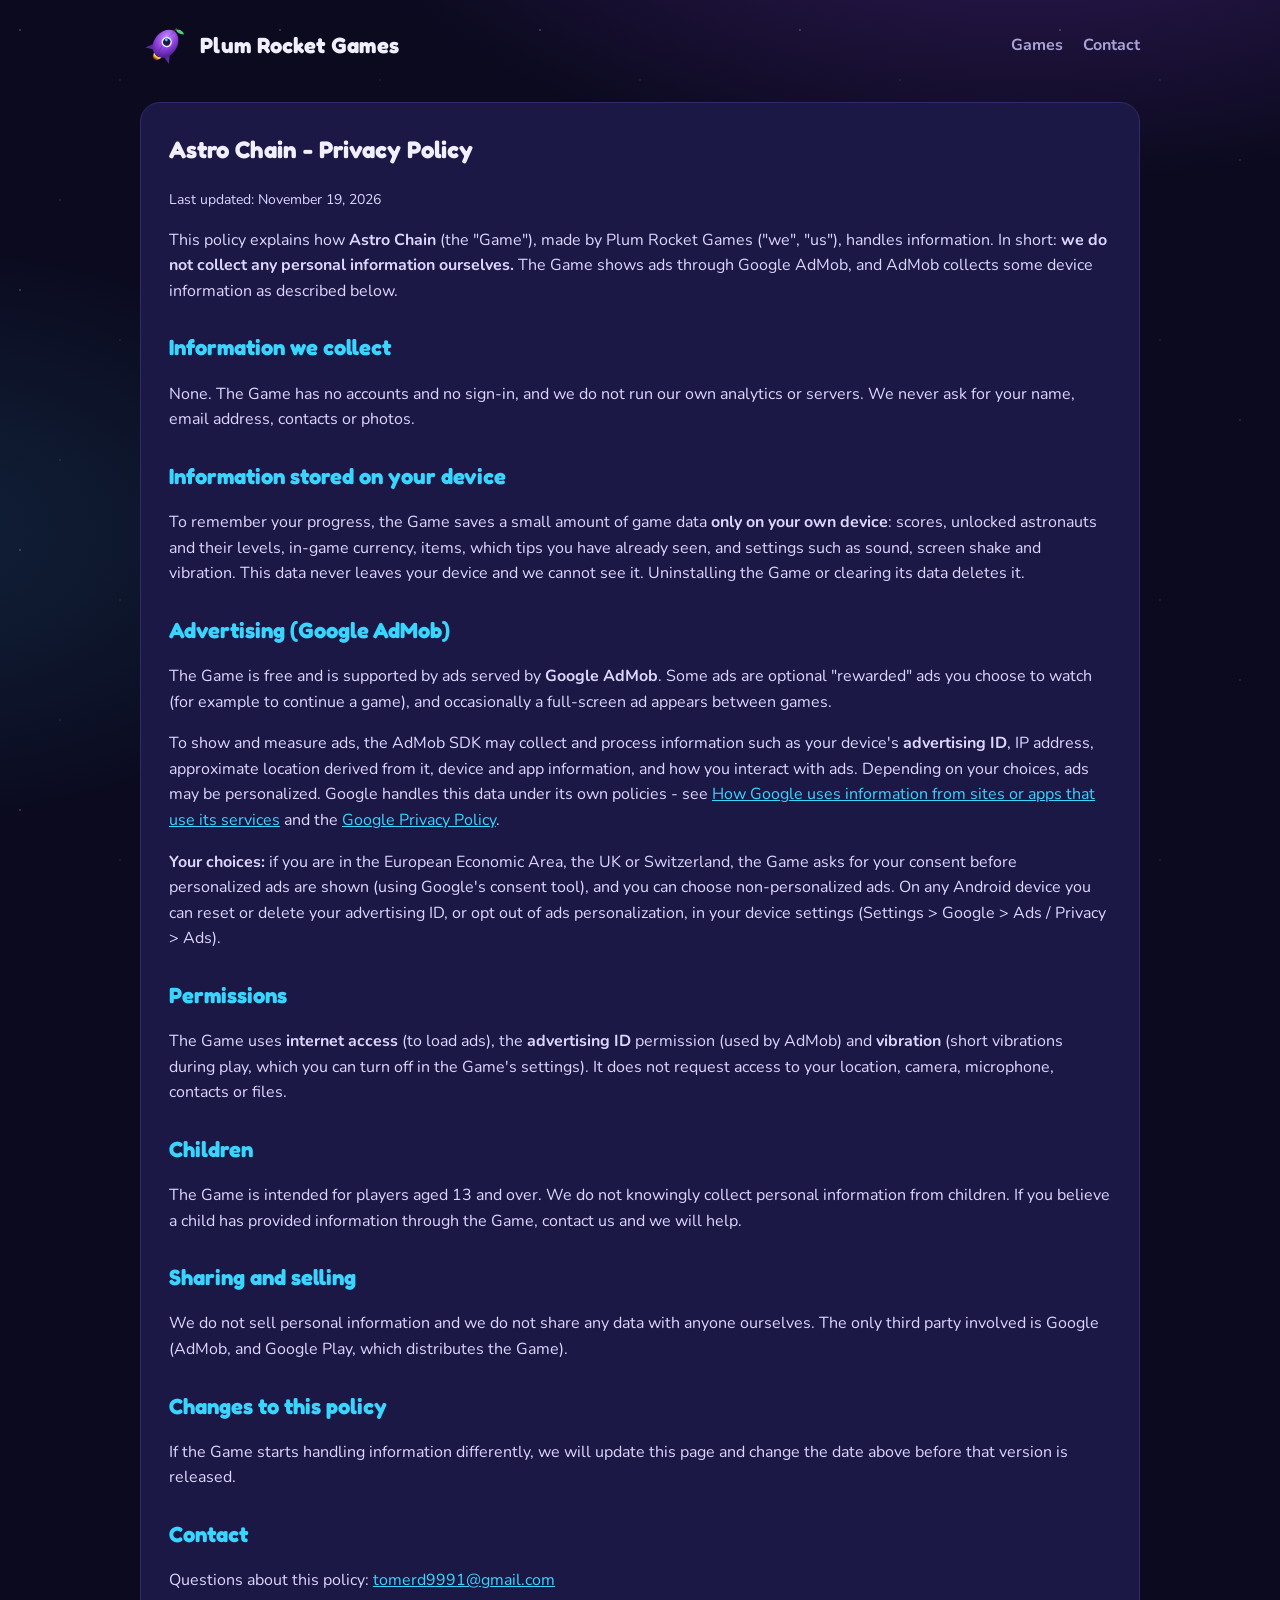
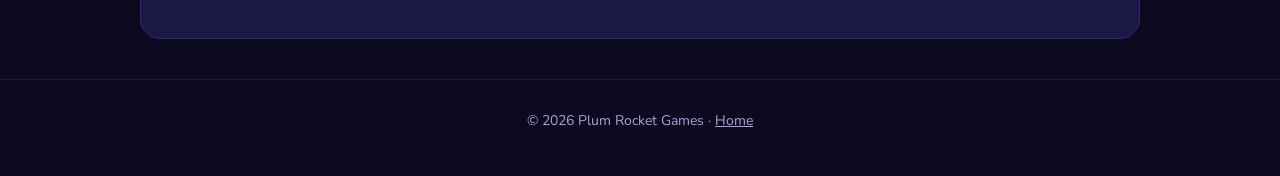
==== astro-chain/privacy.html @ 80ccb816 "Plum Rocket Games site: home page and Astro Chain privacy policy Co-Authored-By: Claude Opus 5.5 <no" ====
<!doctype html>
<html lang="en">
<head>
<meta charset="utf-8">
<meta name="viewport" content="width=device-width, initial-scale=1">
<title>Astro Chain - Privacy Policy</title>
<link rel="icon" href="../img/logo.svg" type="image/svg+xml">
<link rel="preconnect" href="https://fonts.googleapis.com">
<link rel="preconnect" href="https://fonts.gstatic.com" crossorigin>
<link href="https://fonts.googleapis.com/css2?family=Fredoka:wght@600;700&family=Nunito:wght@400;600;800&display=swap" rel="stylesheet">
<link rel="stylesheet" href="../style.css">
</head>
<body>
<header>
  <div class="wrap nav">
    <a class="brand" href="../">
      <img src="../img/logo.svg" alt="" width="48" height="48">
      <b>Plum Rocket Games</b>
    </a>
    <nav><a href="../#games">Games</a><a href="../#contact">Contact</a></nav>
  </div>
</header>

<main class="wrap">
  <article class="doc">
    <h1>Astro Chain - Privacy Policy</h1>
    <p class="updated">Last updated: November 19, 2026</p>

    <p>This policy explains how <b>Astro Chain</b> (the "Game"), made by Plum Rocket Games ("we", "us"),
      handles information. In short: <b>we do not collect any personal information ourselves.</b> The Game shows ads
      through Google AdMob, and AdMob collects some device information as described below.</p>

    <h2>Information we collect</h2>
    <p>None. The Game has no accounts and no sign-in, and we do not run our own analytics or servers. We never ask for
      your name, email address, contacts or photos.</p>

    <h2>Information stored on your device</h2>
    <p>To remember your progress, the Game saves a small amount of game data <b>only on your own device</b>: scores,
      unlocked astronauts and their levels, in-game currency, items, which tips you have already seen, and settings such
      as sound, screen shake and vibration. This data never leaves your device and we cannot see it. Uninstalling the
      Game or clearing its data deletes it.</p>

    <h2>Advertising (Google AdMob)</h2>
    <p>The Game is free and is supported by ads served by <b>Google AdMob</b>. Some ads are optional "rewarded" ads you
      choose to watch (for example to continue a game), and occasionally a full-screen ad appears between games.</p>
    <p>To show and measure ads, the AdMob SDK may collect and process information such as your device's
      <b>advertising ID</b>, IP address, approximate location derived from it, device and app information, and how you
      interact with ads. Depending on your choices, ads may be personalized. Google handles this data under its own
      policies - see <a href="https://policies.google.com/technologies/partner-sites" rel="noopener">How Google uses
      information from sites or apps that use its services</a> and the
      <a href="https://policies.google.com/privacy" rel="noopener">Google Privacy Policy</a>.</p>
    <p><b>Your choices:</b> if you are in the European Economic Area, the UK or Switzerland, the Game asks for your
      consent before personalized ads are shown (using Google's consent tool), and you can choose non-personalized ads.
      On any Android device you can reset or delete your advertising ID, or opt out of ads personalization, in your
      device settings (Settings &gt; Google &gt; Ads / Privacy &gt; Ads).</p>

    <h2>Permissions</h2>
    <p>The Game uses <b>internet access</b> (to load ads), the <b>advertising ID</b> permission (used by AdMob) and
      <b>vibration</b> (short vibrations during play, which you can turn off in the Game's settings). It does not
      request access to your location, camera, microphone, contacts or files.</p>

    <h2>Children</h2>
    <p>The Game is intended for players aged 13 and over. We do not knowingly collect personal information from
      children. If you believe a child has provided information through the Game, contact us and we will help.</p>

    <h2>Sharing and selling</h2>
    <p>We do not sell personal information and we do not share any data with anyone ourselves. The only third party
      involved is Google (AdMob, and Google Play, which distributes the Game).</p>

    <h2>Changes to this policy</h2>
    <p>If the Game starts handling information differently, we will update this page and change the date above before
      that version is released.</p>

    <h2>Contact</h2>
    <p>Questions about this policy: <a href="mailto:tomerd9991@gmail.com">tomerd9991@gmail.com</a></p>
  </article>
</main>

<footer>
  <div class="wrap">&copy; 2026 Plum Rocket Games &middot; <a href="../">Home</a></div>
</footer>
</body>
</html>
---- style.css ----
:root {
  --bg: #0b0a1f;
  --bg2: #15123a;
  --card: #1c1846;
  --line: #2f2a6b;
  --text: #f1eefe;
  --muted: #a9a3d6;
  --plum: #8b3fd9;
  --plum2: #b46cff;
  --cyan: #39d5ff;
  --gold: #ffcb47;
  --radius: 20px;
}
* { box-sizing: border-box; }
html { scroll-behavior: smooth; }
body {
  margin: 0;
  font-family: "Nunito", system-ui, sans-serif;
  color: var(--text);
  background:
    radial-gradient(1200px 600px at 80% -10%, rgba(139, 63, 217, 0.35), transparent 60%),
    radial-gradient(900px 500px at -10% 30%, rgba(57, 213, 255, 0.12), transparent 60%),
    var(--bg);
  line-height: 1.6;
  min-height: 100vh;
}
/* tiny stars */
body::before {
  content: "";
  position: fixed;
  inset: 0;
  pointer-events: none;
  background-image:
    radial-gradient(1.5px 1.5px at 20px 30px, #fff8, transparent),
    radial-gradient(1px 1px at 120px 80px, #fff6, transparent),
    radial-gradient(1.5px 1.5px at 200px 160px, #fff5, transparent),
    radial-gradient(1px 1px at 60px 200px, #fff7, transparent);
  background-size: 260px 260px;
  opacity: 0.6;
}
a { color: var(--cyan); }
.wrap { max-width: 1040px; margin: 0 auto; padding: 0 20px; position: relative; }

header { padding: 22px 0; }
.nav { display: flex; align-items: center; justify-content: space-between; gap: 16px; }
.brand { display: flex; align-items: center; gap: 12px; text-decoration: none; color: var(--text); }
.brand svg { width: 48px; height: 48px; flex: none; }
.brand b { font-family: "Fredoka", sans-serif; font-size: 22px; letter-spacing: 0.3px; }
.nav nav a { color: var(--muted); text-decoration: none; margin-left: 20px; font-weight: 700; }
.nav nav a:hover { color: var(--text); }

.hero { text-align: center; padding: 56px 0 40px; }
.hero svg { width: 150px; height: 150px; animation: float 4s ease-in-out infinite; }
@keyframes float { 50% { transform: translateY(-10px) rotate(-3deg); } }
.hero h1 { font-family: "Fredoka", sans-serif; font-size: clamp(36px, 7vw, 64px); margin: 18px 0 6px; line-height: 1.05; }
.hero h1 span { color: var(--plum2); }
.hero p { color: var(--muted); font-size: 19px; max-width: 560px; margin: 0 auto; }

section { padding: 40px 0; }
h2 { font-family: "Fredoka", sans-serif; font-size: 32px; margin: 0 0 20px; }

.game {
  background: linear-gradient(160deg, var(--card), var(--bg2));
  border: 1px solid var(--line);
  border-radius: 28px;
  padding: 28px;
  display: grid;
  grid-template-columns: 1fr;
  gap: 26px;
}
.game-head { display: flex; gap: 18px; align-items: center; }
.game-head img { width: 96px; height: 96px; border-radius: 22px; box-shadow: 0 10px 30px #0008; }
.game-head h3 { font-family: "Fredoka", sans-serif; font-size: 34px; margin: 0; color: var(--cyan); }
.tagline { color: var(--gold); font-weight: 800; margin: 2px 0 0; }
.game p { margin: 0; color: #dcd7ff; }
.features { display: grid; grid-template-columns: repeat(auto-fit, minmax(220px, 1fr)); gap: 12px; padding: 0; margin: 0; list-style: none; }
.features li { background: #ffffff0d; border: 1px solid #ffffff14; border-radius: 14px; padding: 12px 14px; }
.features b { color: var(--text); }
.shots { display: flex; gap: 14px; overflow-x: auto; padding-bottom: 6px; scroll-snap-type: x mandatory; }
.shots img { height: 380px; border-radius: 18px; border: 1px solid var(--line); scroll-snap-align: start; flex: none; }
.badge {
  display: inline-flex; align-items: center; gap: 10px;
  background: #000; color: #fff; border: 1px solid #555; border-radius: 12px;
  padding: 10px 18px; font-weight: 800; text-decoration: none; width: fit-content;
}
.badge small { display: block; font-weight: 600; font-size: 11px; color: #bbb; line-height: 1; }

.contact { text-align: center; }
.contact a.mail {
  display: inline-block; margin-top: 8px; font-size: 20px; font-weight: 800;
  background: var(--plum); color: #fff; text-decoration: none; padding: 12px 26px; border-radius: 999px;
}
.contact a.mail:hover { background: var(--plum2); }

footer { padding: 30px 0 44px; color: var(--muted); font-size: 14px; text-align: center; border-top: 1px solid #ffffff12; margin-top: 30px; }
footer a { color: var(--muted); }

/* privacy page */
.doc { background: var(--card); border: 1px solid var(--line); border-radius: var(--radius); padding: 28px; margin: 10px 0 40px; }
.doc h1 { font-family: "Fredoka", sans-serif; margin-top: 0; }
.doc h2 { font-size: 22px; margin: 26px 0 8px; color: var(--cyan); }
.doc p, .doc li { color: #dcd7ff; }
.updated { color: var(--muted); font-size: 14px; }

@media (max-width: 560px) {
  .nav nav a { margin-left: 12px; font-size: 14px; }
  .brand b { font-size: 18px; }
  .game { padding: 20px; }
  .game-head img { width: 72px; height: 72px; border-radius: 18px; }
  .game-head h3 { font-size: 27px; }
  .brand img { width: 40px; height: 40px; }
  .shots img { height: 300px; }
}
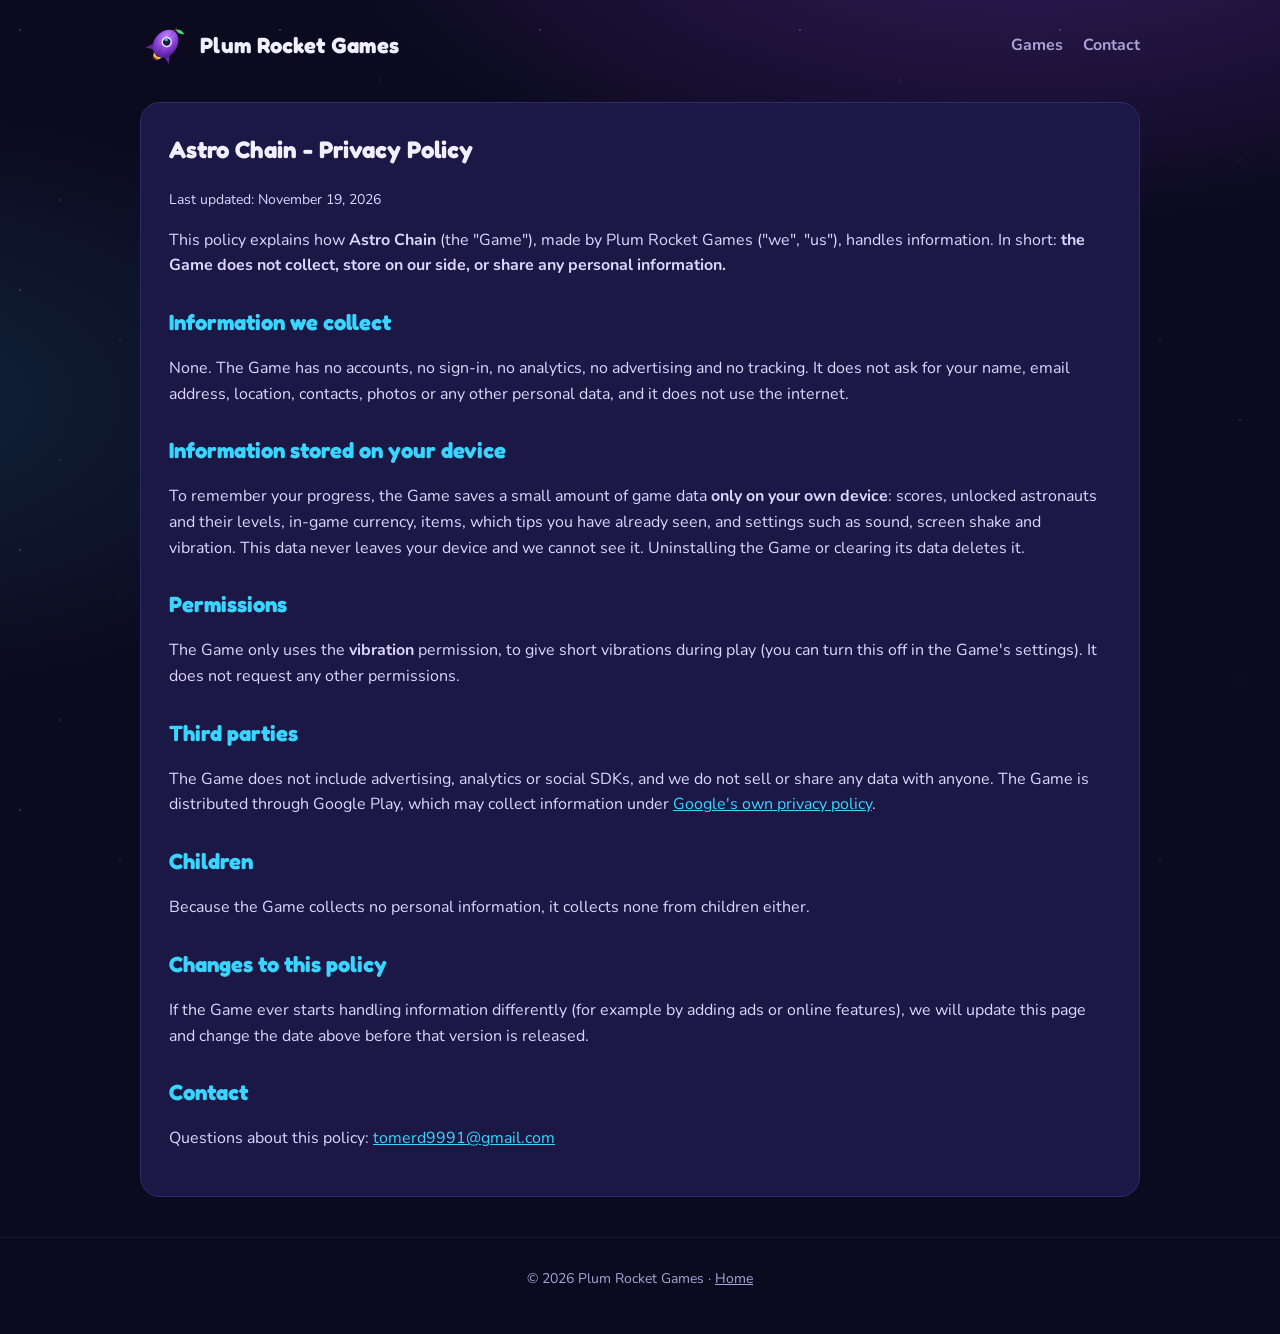
==== commit f007100c: "Privacy policy: first release has no ads Co-Authored-By: Claude Opus 5.5 <noreply@anthropic.com>" ====
--- a/astro-chain/privacy.html
+++ b/astro-chain/privacy.html
@@ -27,12 +27,11 @@
     <p class="updated">Last updated: November 19, 2026</p>
 
     <p>This policy explains how <b>Astro Chain</b> (the "Game"), made by Plum Rocket Games ("we", "us"),
-      handles information. In short: <b>we do not collect any personal information ourselves.</b> The Game shows ads
-      through Google AdMob, and AdMob collects some device information as described below.</p>
+      handles information. In short: <b>the Game does not collect, store on our side, or share any personal information.</b></p>
 
     <h2>Information we collect</h2>
-    <p>None. The Game has no accounts and no sign-in, and we do not run our own analytics or servers. We never ask for
-      your name, email address, contacts or photos.</p>
+    <p>None. The Game has no accounts, no sign-in, no analytics, no advertising and no tracking. It does not ask for your
+      name, email address, location, contacts, photos or any other personal data, and it does not use the internet.</p>
 
     <h2>Information stored on your device</h2>
     <p>To remember your progress, the Game saves a small amount of game data <b>only on your own device</b>: scores,
@@ -40,36 +39,21 @@
       as sound, screen shake and vibration. This data never leaves your device and we cannot see it. Uninstalling the
       Game or clearing its data deletes it.</p>
 
-    <h2>Advertising (Google AdMob)</h2>
-    <p>The Game is free and is supported by ads served by <b>Google AdMob</b>. Some ads are optional "rewarded" ads you
-      choose to watch (for example to continue a game), and occasionally a full-screen ad appears between games.</p>
-    <p>To show and measure ads, the AdMob SDK may collect and process information such as your device's
-      <b>advertising ID</b>, IP address, approximate location derived from it, device and app information, and how you
-      interact with ads. Depending on your choices, ads may be personalized. Google handles this data under its own
-      policies - see <a href="https://policies.google.com/technologies/partner-sites" rel="noopener">How Google uses
-      information from sites or apps that use its services</a> and the
-      <a href="https://policies.google.com/privacy" rel="noopener">Google Privacy Policy</a>.</p>
-    <p><b>Your choices:</b> if you are in the European Economic Area, the UK or Switzerland, the Game asks for your
-      consent before personalized ads are shown (using Google's consent tool), and you can choose non-personalized ads.
-      On any Android device you can reset or delete your advertising ID, or opt out of ads personalization, in your
-      device settings (Settings &gt; Google &gt; Ads / Privacy &gt; Ads).</p>
+    <h2>Permissions</h2>
+    <p>The Game only uses the <b>vibration</b> permission, to give short vibrations during play (you can turn this off in
+      the Game's settings). It does not request any other permissions.</p>
 
-    <h2>Permissions</h2>
-    <p>The Game uses <b>internet access</b> (to load ads), the <b>advertising ID</b> permission (used by AdMob) and
-      <b>vibration</b> (short vibrations during play, which you can turn off in the Game's settings). It does not
-      request access to your location, camera, microphone, contacts or files.</p>
+    <h2>Third parties</h2>
+    <p>The Game does not include advertising, analytics or social SDKs, and we do not sell or share any data with
+      anyone. The Game is distributed through Google Play, which may collect information under
+      <a href="https://policies.google.com/privacy" rel="noopener">Google's own privacy policy</a>.</p>
 
     <h2>Children</h2>
-    <p>The Game is intended for players aged 13 and over. We do not knowingly collect personal information from
-      children. If you believe a child has provided information through the Game, contact us and we will help.</p>
-
-    <h2>Sharing and selling</h2>
-    <p>We do not sell personal information and we do not share any data with anyone ourselves. The only third party
-      involved is Google (AdMob, and Google Play, which distributes the Game).</p>
+    <p>Because the Game collects no personal information, it collects none from children either.</p>
 
     <h2>Changes to this policy</h2>
-    <p>If the Game starts handling information differently, we will update this page and change the date above before
-      that version is released.</p>
+    <p>If the Game ever starts handling information differently (for example by adding ads or online features), we
+      will update this page and change the date above before that version is released.</p>
 
     <h2>Contact</h2>
     <p>Questions about this policy: <a href="mailto:tomerd9991@gmail.com">tomerd9991@gmail.com</a></p>
